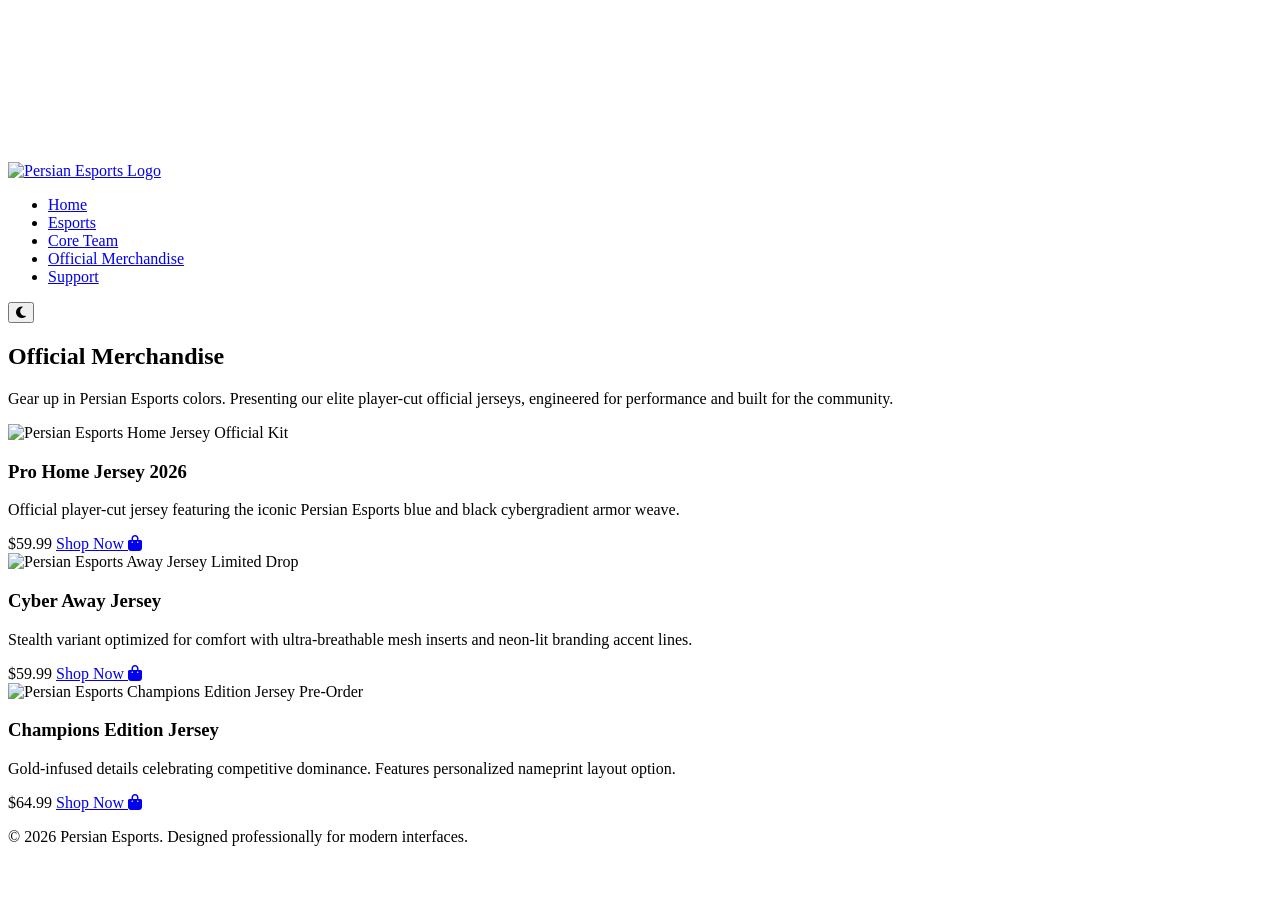
==== merch.html @ 31cd1ec4 "Update merch.html" ====
<!DOCTYPE html>
<html lang="en" data-theme="dark">
<head>
    <meta charset="UTF-8">
    <meta name="viewport" content="width=device-width, initial-scale=1.0">
    <title>Official Merchandise | Persian Esports</title>
    <link rel="preconnect" href="https://fonts.googleapis.com">
    <link rel="preconnect" href="https://fonts.gstatic.com" crossorigin>
    <link href="https://fonts.googleapis.com/css2?family=Chakra+Petch:wght@500;600;700&family=Inter:wght@400;500;600;700&display=swap" rel="stylesheet">
    <link rel="stylesheet" href="style.css">
    <link rel="stylesheet" href="https://cdnjs.cloudflare.com/ajax/libs/font-awesome/6.4.0/css/all.min.css">
</head>
<body>

    <canvas id="bg-canvas"></canvas>

    <nav class="navbar">
        <div class="nav-container">
            <a href="index.html#home" class="logo-container">
                <img src="assets/logo.png" alt="Persian Esports Logo" class="nav-logo">
            </a>
            <ul class="nav-menu">
                <li><a href="index.html#home">Home</a></li>
                <li><a href="index.html#esports">Esports</a></li>
                <li><a href="index.html#core-team">Core Team</a></li>
                <li><a href="merch.html">Official Merchandise</a></li>
                <li><a href="index.html#support">Support</a></li>
            </ul>
            <div class="nav-actions">
                <button id="theme-toggle" class="theme-toggle" aria-label="Toggle theme">
                    <i class="fas fa-moon"></i>
                </button>
                <div class="hamburger">
                    <span class="bar"></span>
                    <span class="bar"></span>
                    <span class="bar"></span>
                </div>
            </div>
        </div>
    </nav>

    <main>
        <section id="merch" class="section merch-hero">
            <h2 class="section-title">Official <span class="text-gradient">Merchandise</span></h2>
            <p class="merch-subtitle">Gear up in Persian Esports colors. Presenting our elite player-cut official jerseys, engineered for performance and built for the community.</p>

            <div class="merch-grid">

                <div class="merch-card">
                    <div class="merch-img-wrapper">
                        <img src="assets/jersey1.png" alt="Persian Esports Home Jersey" class="merch-img">
                        <span class="merch-tag">Official Kit</span>
                    </div>
                    <div class="merch-info">
                        <h3>Pro Home Jersey 2026</h3>
                        <p>Official player-cut jersey featuring the iconic Persian Esports blue and black cybergradient armor weave.</p>
                        <div class="merch-footer">
                            <span class="merch-price">$59.99</span>
                            <a href="#" class="btn-shop">Shop Now <i class="fas fa-shopping-bag"></i></a>
                        </div>
                    </div>
                </div>

                <div class="merch-card">
                    <div class="merch-img-wrapper">
                        <img src="assets/jersey2.png" alt="Persian Esports Away Jersey" class="merch-img">
                        <span class="merch-tag">Limited Drop</span>
                    </div>
                    <div class="merch-info">
                        <h3>Cyber Away Jersey</h3>
                        <p>Stealth variant optimized for comfort with ultra-breathable mesh inserts and neon-lit branding accent lines.</p>
                        <div class="merch-footer">
                            <span class="merch-price">$59.99</span>
                            <a href="#" class="btn-shop">Shop Now <i class="fas fa-shopping-bag"></i></a>
                        </div>
                    </div>
                </div>

                <div class="merch-card">
                    <div class="merch-img-wrapper">
                        <img src="assets/jersey3.png" alt="Persian Esports Champions Edition Jersey" class="merch-img">
                        <span class="merch-tag">Pre-Order</span>
                    </div>
                    <div class="merch-info">
                        <h3>Champions Edition Jersey</h3>
                        <p>Gold-infused details celebrating competitive dominance. Features personalized nameprint layout option.</p>
                        <div class="merch-footer">
                            <span class="merch-price">$64.99</span>
                            <a href="#" class="btn-shop">Shop Now <i class="fas fa-shopping-bag"></i></a>
                        </div>
                    </div>
                </div>

            </div>
        </section>
    </main>

    <footer>
        <p>&copy; 2026 Persian Esports. Designed professionally for modern interfaces.</p>
    </footer>

    <script src="script.js"></script>
</body>
</html>
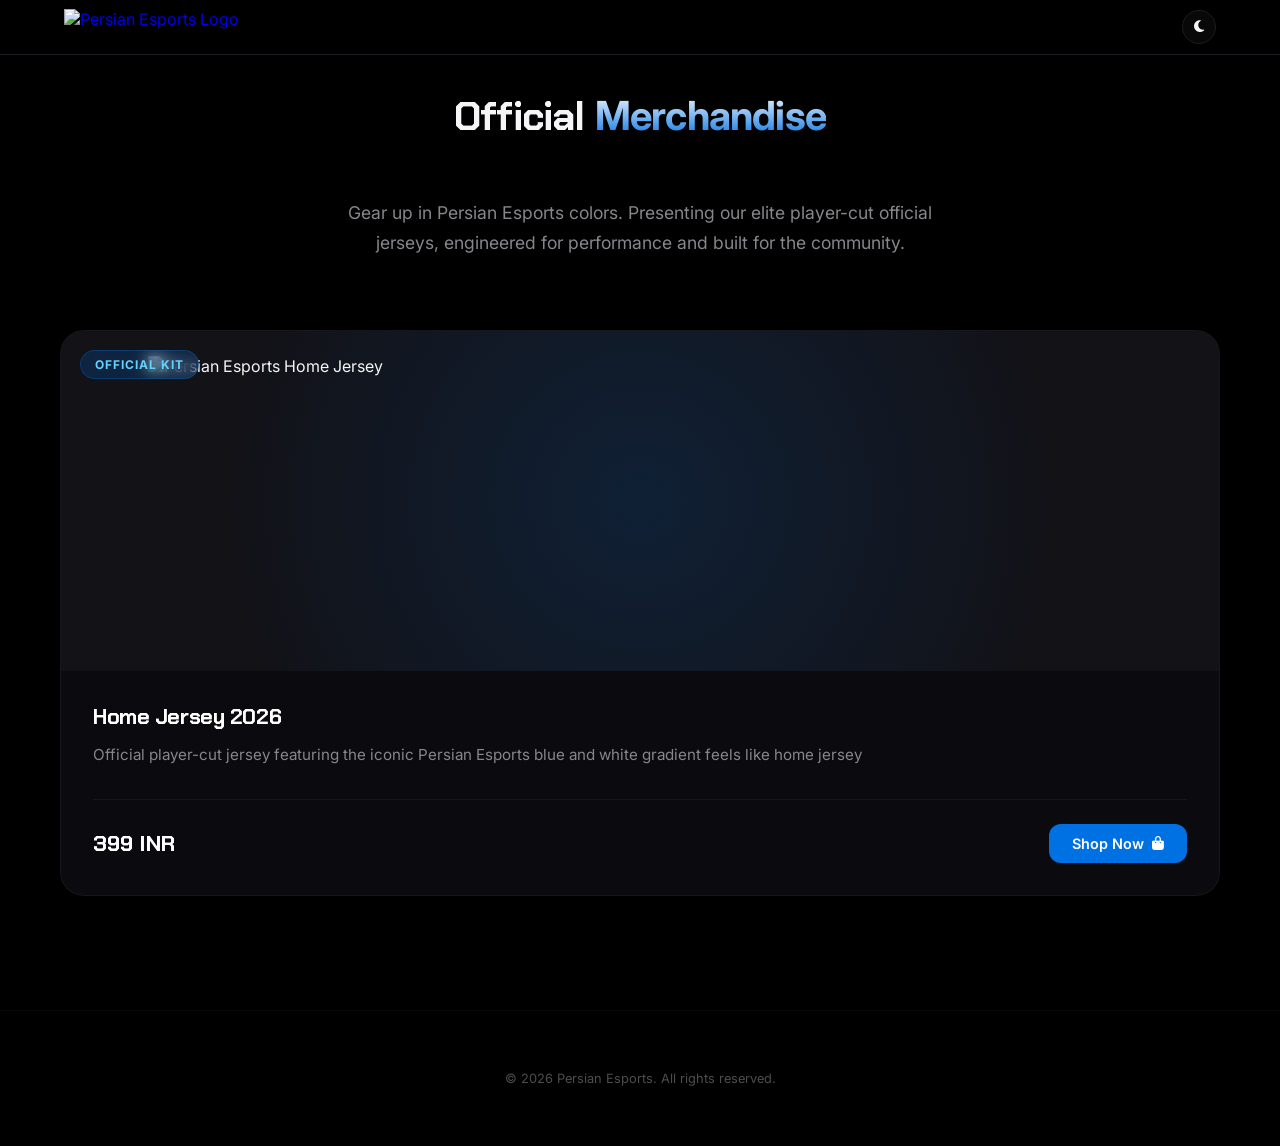
==== commit 0ed091cc: "Update merch details and remove discontinued items Updated merchandise details and removed some item" ====
--- a/merch.html
+++ b/merch.html
@@ -48,55 +48,25 @@
 
                 <div class="merch-card">
                     <div class="merch-img-wrapper">
-                        <img src="assets/jersey1.png" alt="Persian Esports Home Jersey" class="merch-img">
+                        <img src="assets/jersey.png" alt="Persian Esports Home Jersey" class="merch-img">
                         <span class="merch-tag">Official Kit</span>
                     </div>
                     <div class="merch-info">
-                        <h3>Pro Home Jersey 2026</h3>
-                        <p>Official player-cut jersey featuring the iconic Persian Esports blue and black cybergradient armor weave.</p>
+                        <h3>Home Jersey 2026</h3>
+                        <p>Official player-cut jersey featuring the iconic Persian Esports blue and white gradient feels like home jersey</p>
                         <div class="merch-footer">
-                            <span class="merch-price">$59.99</span>
+                            <span class="merch-price">399 INR</span>
                             <a href="#" class="btn-shop">Shop Now <i class="fas fa-shopping-bag"></i></a>
                         </div>
                     </div>
                 </div>
 
-                <div class="merch-card">
-                    <div class="merch-img-wrapper">
-                        <img src="assets/jersey2.png" alt="Persian Esports Away Jersey" class="merch-img">
-                        <span class="merch-tag">Limited Drop</span>
-                    </div>
-                    <div class="merch-info">
-                        <h3>Cyber Away Jersey</h3>
-                        <p>Stealth variant optimized for comfort with ultra-breathable mesh inserts and neon-lit branding accent lines.</p>
-                        <div class="merch-footer">
-                            <span class="merch-price">$59.99</span>
-                            <a href="#" class="btn-shop">Shop Now <i class="fas fa-shopping-bag"></i></a>
-                        </div>
-                    </div>
-                </div>
-
-                <div class="merch-card">
-                    <div class="merch-img-wrapper">
-                        <img src="assets/jersey3.png" alt="Persian Esports Champions Edition Jersey" class="merch-img">
-                        <span class="merch-tag">Pre-Order</span>
-                    </div>
-                    <div class="merch-info">
-                        <h3>Champions Edition Jersey</h3>
-                        <p>Gold-infused details celebrating competitive dominance. Features personalized nameprint layout option.</p>
-                        <div class="merch-footer">
-                            <span class="merch-price">$64.99</span>
-                            <a href="#" class="btn-shop">Shop Now <i class="fas fa-shopping-bag"></i></a>
-                        </div>
-                    </div>
-                </div>
-
-            </div>
+            
         </section>
     </main>
 
     <footer>
-        <p>&copy; 2026 Persian Esports. Designed professionally for modern interfaces.</p>
+        <p>&copy; 2026 Persian Esports. All rights reserved.</p>
     </footer>
 
     <script src="script.js"></script>
--- a/style.css
+++ b/style.css
@@ -0,0 +1,920 @@
+* {
+    margin: 0;
+    padding: 0;
+    box-sizing: border-box;
+    font-family: 'Inter', -apple-system, BlinkMacSystemFont, 'Segoe UI', Roboto, sans-serif;
+    scroll-behavior: smooth;
+    -webkit-font-smoothing: antialiased;
+}
+
+:root {
+    --bg-deep-black: #000000;
+    --bg-card-dark: #0a0a0f;
+    --neon-blue: #0071e3;
+    --neon-blue-glow: rgba(0, 113, 227, 0.3);
+    --text-white: #f5f5f7;
+    --text-gray: #86868b;
+    --text-faint: rgba(255, 255, 255, 0.3);
+    --border-color: #1c1c22;
+    --surface-subtle: rgba(255, 255, 255, 0.03);
+    --nav-bg: rgba(0, 0, 0, 0.75);
+    --nav-mobile-bg: rgba(0, 0, 0, 0.96);
+    --overlay-bg: rgba(0, 0, 0, 0.85);
+    --input-bg: #000000;
+}
+
+html[data-theme="light"] {
+    --bg-deep-black: #f3f4f7;
+    --bg-card-dark: #ffffff;
+    --neon-blue: #0071e3;
+    --neon-blue-glow: rgba(0, 113, 227, 0.22);
+    --text-white: #101216;
+    --text-gray: #5a5e66;
+    --text-faint: rgba(16, 18, 22, 0.4);
+    --border-color: #e2e4e9;
+    --surface-subtle: rgba(16, 18, 22, 0.035);
+    --nav-bg: rgba(255, 255, 255, 0.78);
+    --nav-mobile-bg: rgba(255, 255, 255, 0.97);
+    --overlay-bg: rgba(10, 10, 15, 0.6);
+    --input-bg: #f3f4f7;
+}
+
+html, body {
+    background-color: var(--bg-deep-black);
+    color: var(--text-white);
+    width: 100%;
+    max-width: 100%;
+    overflow-x: hidden;
+    position: relative;
+    transition: background-color 0.35s ease, color 0.35s ease;
+}
+
+#bg-canvas {
+    position: fixed;
+    top: 0;
+    left: 0;
+    width: 100%;
+    height: 100%;
+    z-index: -1;
+    pointer-events: none;
+    opacity: 0.4;
+}
+
+.section {
+    padding: 120px 24px 80px 24px;
+    max-width: 1400px;
+    margin: 0 auto;
+    width: 100%;
+    overflow: hidden;
+}
+
+.section-title {
+    font-family: 'Chakra Petch', 'Inter', sans-serif;
+    font-size: 2.5rem;
+    font-weight: 700;
+    letter-spacing: -0.02em;
+    margin-bottom: 3.5rem;
+    text-align: center;
+}
+
+.text-gradient {
+    background: linear-gradient(180deg, #ffffff 0%, #0071e3 100%);
+    -webkit-background-clip: text;
+    -webkit-text-fill-color: transparent;
+}
+
+html[data-theme="light"] .text-gradient {
+    background: linear-gradient(180deg, #101216 0%, #0071e3 100%);
+    -webkit-background-clip: text;
+    -webkit-text-fill-color: transparent;
+}
+
+.btn-primary {
+    display: inline-block;
+    background: var(--neon-blue);
+    color: #f5f5f7;
+    padding: 14px 36px;
+    border-radius: 24px;
+    text-decoration: none;
+    font-weight: 500;
+    font-size: 0.95rem;
+    letter-spacing: -0.01em;
+    box-shadow: 0 8px 24px var(--neon-blue-glow);
+    transition: all 0.3s cubic-bezier(0.25, 1, 0.5, 1);
+    border: none;
+    cursor: pointer;
+}
+
+.btn-primary:hover {
+    transform: scale(1.02);
+    box-shadow: 0 12px 32px rgba(0, 113, 227, 0.5);
+}
+
+.btn-secondary {
+    display: inline-block;
+    background: var(--surface-subtle);
+    color: var(--text-white);
+    padding: 12px 28px;
+    border-radius: 20px;
+    text-decoration: none;
+    font-weight: 500;
+    font-size: 0.9rem;
+    border: 1px solid var(--border-color);
+    backdrop-filter: blur(12px);
+    -webkit-backdrop-filter: blur(12px);
+    transition: all 0.25s ease;
+    cursor: pointer;
+}
+
+.btn-secondary:hover {
+    background-color: var(--neon-blue);
+    border-color: var(--neon-blue);
+    color: #f5f5f7;
+    box-shadow: 0 4px 12px var(--neon-blue-glow);
+}
+
+.navbar {
+    position: fixed;
+    top: 0;
+    left: 0;
+    width: 100%;
+    background-color: var(--nav-bg);
+    backdrop-filter: blur(20px);
+    -webkit-backdrop-filter: blur(20px);
+    border-bottom: 1px solid var(--border-color);
+    z-index: 10000;
+    transition: background-color 0.35s ease, border-color 0.35s ease;
+}
+
+.nav-container {
+    display: flex;
+    justify-content: space-between;
+    align-items: center;
+    max-width: 1200px;
+    height: 54px;
+    margin: 0 auto;
+    padding: 0 24px;
+}
+
+.logo-container {
+    display: flex;
+    align-items: center;
+    text-decoration: none;
+    height: 100%;
+}
+
+.nav-logo {
+    height: 36px;
+    width: auto;
+    object-fit: contain;
+    transition: transform 0.25s ease;
+}
+
+.nav-logo:hover {
+    transform: scale(1.04);
+}
+
+.nav-menu {
+    display: flex;
+    list-style: none;
+    gap: 2.2rem;
+}
+
+.nav-menu a {
+    color: var(--text-gray);
+    text-decoration: none;
+    font-weight: 500;
+    font-size: 0.85rem;
+    letter-spacing: -0.01em;
+    transition: color 0.25s ease;
+}
+
+.nav-menu a:hover {
+    color: var(--text-white);
+}
+
+.nav-actions {
+    display: flex;
+    align-items: center;
+    gap: 1rem;
+}
+
+.theme-toggle {
+    display: flex;
+    align-items: center;
+    justify-content: center;
+    width: 34px;
+    height: 34px;
+    border-radius: 50%;
+    border: 1px solid var(--border-color);
+    background-color: var(--surface-subtle);
+    color: var(--text-white);
+    cursor: pointer;
+    font-size: 0.85rem;
+    transition: all 0.25s ease;
+}
+
+.theme-toggle:hover {
+    border-color: var(--neon-blue);
+    color: var(--neon-blue);
+    transform: scale(1.06);
+}
+
+.hamburger {
+    display: none;
+    cursor: pointer;
+    padding: 4px;
+}
+
+.bar {
+    display: block;
+    width: 18px;
+    height: 2px;
+    margin: 4px auto;
+    transition: all 0.25s ease;
+    background-color: var(--text-white);
+}
+
+.hero-section {
+    min-height: 90vh;
+    display: flex;
+    flex-direction: column;
+    justify-content: center;
+    align-items: center;
+    text-align: center;
+    width: 100%;
+}
+
+.hero-content {
+    padding: 0 20px;
+}
+
+.hero-content h1 {
+    font-family: 'Chakra Petch', 'Inter', sans-serif;
+    font-size: 4.5rem;
+    font-weight: 700;
+    letter-spacing: -0.03em;
+    line-height: 1.05;
+    margin-bottom: 1.5rem;
+}
+
+.hero-content p {
+    font-size: 1.35rem;
+    color: var(--text-gray);
+    max-width: 640px;
+    margin: 0 auto 3rem auto;
+    line-height: 1.5;
+    font-weight: 400;
+    letter-spacing: -0.01em;
+}
+
+.partners-marquee {
+    width: 100vw;
+    position: relative;
+    left: 50%;
+    transform: translateX(-50%);
+    margin-top: 6rem;
+    overflow: hidden;
+    padding: 30px 0;
+    background: transparent;
+    border-top: 1px solid var(--surface-subtle);
+    border-bottom: 1px solid var(--surface-subtle);
+}
+
+.marquee-track {
+    display: flex;
+    width: max-content;
+    animation: scrollMarquee 28s linear infinite;
+    gap: 6rem;
+}
+
+.partner-logo {
+    display: flex;
+    align-items: center;
+    gap: 12px;
+    color: var(--text-gray);
+    font-weight: 500;
+    font-size: 1.1rem;
+    letter-spacing: -0.01em;
+    white-space: nowrap;
+    opacity: 0.6;
+    transition: opacity 0.3s ease;
+}
+
+.partner-logo:hover {
+    opacity: 0.9;
+}
+
+.partner-logo i {
+    font-size: 1.4rem;
+    color: var(--text-white);
+}
+
+@keyframes scrollMarquee {
+    0% { transform: translateX(0); }
+    100% { transform: translateX(-50%); }
+}
+
+.apple-carousel {
+    display: flex;
+    gap: 1.8rem;
+    overflow-x: auto;
+    padding: 24px 0;
+    scroll-snap-type: x mandatory;
+    scrollbar-width: none;
+    -ms-overflow-style: none;
+}
+
+.apple-carousel::-webkit-scrollbar {
+    display: none;
+}
+
+.carousel-card {
+    flex: 0 0 420px;
+    height: 500px;
+    background-color: var(--bg-card-dark);
+    background-size: cover;
+    background-position: center;
+    background-repeat: no-repeat;
+    border-radius: 28px;
+    border: 1px solid var(--border-color);
+    padding: 3rem;
+    display: flex;
+    flex-direction: column;
+    justify-content: flex-end;
+    position: relative;
+    scroll-snap-align: start;
+    transition: all 0.4s cubic-bezier(0.25, 1, 0.5, 1);
+}
+
+.carousel-card:hover {
+    transform: translateY(-6px);
+    border-color: rgba(0, 113, 227, 0.4);
+    box-shadow: 0 20px 40px rgba(0, 113, 227, 0.15);
+}
+
+.card-badge {
+    position: absolute;
+    top: 2.5rem;
+    left: 3rem;
+    padding: 6px 14px;
+    border-radius: 16px;
+    font-size: 0.7rem;
+    text-transform: uppercase;
+    font-weight: 600;
+    letter-spacing: 0.05em;
+}
+
+.card-badge.live {
+    background-color: rgba(239, 68, 68, 0.15);
+    color: #ff453a;
+    border: 1px solid rgba(239, 68, 68, 0.25);
+}
+
+.card-badge.upcoming {
+    background-color: rgba(0, 113, 227, 0.15);
+    color: #64d2ff;
+    border: 1px solid rgba(0, 113, 227, 0.25);
+}
+
+.carousel-card span {
+    text-transform: uppercase;
+    font-size: 0.75rem;
+    color: #64d2ff;
+    font-weight: 600;
+    letter-spacing: 0.05em;
+    display: block;
+    margin-bottom: 0.6rem;
+    text-shadow: 0 2px 4px rgba(0,0,0,0.5);
+}
+
+.carousel-card h3 {
+    font-family: 'Chakra Petch', 'Inter', sans-serif;
+    font-size: 1.8rem;
+    font-weight: 600;
+    line-height: 1.2;
+    margin-bottom: 0.6rem;
+    letter-spacing: -0.01em;
+    color: #f5f5f7;
+    text-shadow: 0 2px 8px rgba(0,0,0,0.8);
+}
+
+.carousel-card p {
+    color: #e5e5ea;
+    font-size: 0.95rem;
+    margin-bottom: 1.8rem;
+    text-shadow: 0 2px 6px rgba(0,0,0,0.8);
+}
+
+.poster-grid {
+    display: grid;
+    grid-template-columns: repeat(auto-fill, minmax(280px, 1fr));
+    gap: 1.8rem;
+    width: 100%;
+}
+
+.poster-item {
+    background-color: var(--bg-card-dark);
+    aspect-ratio: 3/4;
+    border-radius: 22px;
+    border: 1px solid var(--border-color);
+    overflow: hidden;
+    position: relative;
+    transition: all 0.3s cubic-bezier(0.25, 1, 0.5, 1);
+}
+
+.poster-item:hover {
+    transform: scale(1.02);
+    border-color: rgba(0, 113, 227, 0.3);
+}
+
+.poster-placeholder {
+    width: 100%;
+    height: 100%;
+    display: flex;
+    flex-direction: column;
+    justify-content: center;
+    align-items: center;
+    color: var(--border-color);
+    padding: 24px;
+    text-align: center;
+}
+
+.poster-icon {
+    font-size: 2.5rem;
+    margin-bottom: 1.2rem;
+    color: var(--surface-subtle);
+}
+
+.poster-placeholder span {
+    color: var(--text-gray);
+    font-size: 0.9rem;
+    font-weight: 400;
+}
+
+.team-grid {
+    display: flex;
+    justify-content: center;
+    align-items: center;
+    flex-wrap: wrap;
+    gap: 2.5rem;
+    width: 100%;
+}
+
+.team-card {
+    background-color: transparent;
+    width: 320px;
+    height: 400px;
+    perspective: 1000px;
+    cursor: pointer;
+}
+
+.team-card-inner {
+    position: relative;
+    width: 100%;
+    height: 100%;
+    text-align: center;
+    transition: transform 0.6s cubic-bezier(0.4, 0, 0.2, 1);
+    transform-style: preserve-3d;
+}
+
+.team-card.flipped .team-card-inner {
+    transform: rotateY(180deg);
+}
+
+.team-card-front, .team-card-back {
+    position: absolute;
+    width: 100%;
+    height: 100%;
+    -webkit-backface-visibility: hidden;
+    backface-visibility: hidden;
+    border-radius: 24px;
+    border: 1px solid var(--border-color);
+    padding: 2.5rem;
+    display: flex;
+    flex-direction: column;
+    justify-content: center;
+    align-items: center;
+}
+
+.team-card-front {
+    background-color: var(--bg-card-dark);
+}
+
+.photo-placeholder {
+    width: 110px;
+    height: 110px;
+    border-radius: 50%;
+    background-color: var(--bg-deep-black);
+    border: 1px dashed var(--border-color);
+    display: flex;
+    justify-content: center;
+    align-items: center;
+    font-size: 2rem;
+    overflow: hidden;
+    color: var(--text-faint);
+    margin-bottom: 1.8rem;
+}
+
+.photo-placeholder img {
+    width: 100%;
+    height: 100%;
+    object-fit: cover;
+}
+
+.team-card-front h3 {
+    font-family: 'Chakra Petch', 'Inter', sans-serif;
+    font-size: 1.35rem;
+    font-weight: 600;
+    margin-bottom: 0.4rem;
+    letter-spacing: -0.01em;
+}
+
+.role {
+    color: var(--neon-blue);
+    font-weight: 500;
+    font-size: 0.8rem;
+    text-transform: uppercase;
+    letter-spacing: 0.05em;
+    margin-bottom: 2rem;
+}
+
+.hint-text {
+    font-size: 0.7rem;
+    color: var(--text-gray);
+    border: 1px solid var(--border-color);
+    padding: 5px 12px;
+    border-radius: 12px;
+    background: var(--surface-subtle);
+}
+
+.team-card-back {
+    background-color: var(--bg-card-dark);
+    transform: rotateY(180deg);
+    border-color: rgba(0, 113, 227, 0.25);
+}
+
+.team-card-back h3 {
+    font-family: 'Chakra Petch', 'Inter', sans-serif;
+}
+
+.team-card-back p {
+    color: var(--text-gray);
+    font-size: 0.9rem;
+    line-height: 1.6;
+    margin-top: 1rem;
+    margin-bottom: 1.8rem;
+}
+
+.social-links {
+    display: flex;
+    gap: 1.2rem;
+}
+
+.social-links a {
+    color: var(--text-gray);
+    font-size: 1.1rem;
+    transition: color 0.2s ease;
+}
+
+.social-links a:hover {
+    color: var(--neon-blue);
+}
+
+.support-container {
+    max-width: 580px;
+    margin: 0 auto;
+    background-color: var(--bg-card-dark);
+    padding: 3.5rem 2.5rem;
+    border-radius: 28px;
+    border: 1px solid var(--border-color);
+    width: 100%;
+}
+
+.support-subtext {
+    text-align: center;
+    color: var(--text-gray);
+    margin-bottom: 2rem;
+}
+
+#support-form {
+    display: flex;
+    flex-direction: column;
+    gap: 1.6rem;
+}
+
+.form-group {
+    display: flex;
+    flex-direction: column;
+    gap: 0.6rem;
+}
+
+.form-group label {
+    font-size: 0.8rem;
+    text-transform: uppercase;
+    font-weight: 500;
+    letter-spacing: 0.05em;
+    color: var(--text-gray);
+}
+
+.form-group input, .form-group select, .form-group textarea {
+    background-color: var(--input-bg);
+    border: 1px solid var(--border-color);
+    padding: 14px 18px;
+    border-radius: 12px;
+    color: var(--text-white);
+    font-size: 0.95rem;
+    outline: none;
+    transition: all 0.2s ease;
+    width: 100%;
+}
+
+.form-group input:focus, .form-group select:focus, .form-group textarea:focus {
+    border-color: var(--neon-blue);
+    background-color: var(--surface-subtle);
+}
+
+.form-submit-btn {
+    width: 100%;
+    margin-top: 1rem;
+}
+
+.modal {
+    display: none;
+    position: fixed;
+    top: 0;
+    left: 0;
+    width: 100%;
+    height: 100%;
+    background-color: var(--overlay-bg);
+    backdrop-filter: blur(16px);
+    -webkit-backdrop-filter: blur(16px);
+    z-index: 99999;
+    justify-content: center;
+    align-items: center;
+    padding: 24px;
+}
+
+.modal-content {
+    background-color: var(--bg-card-dark);
+    border: 1px solid var(--border-color);
+    max-width: 420px;
+    width: 100%;
+    padding: 3.5rem 2.5rem;
+    border-radius: 28px;
+    text-align: center;
+}
+
+.success-icon {
+    font-size: 3.5rem;
+    color: #30d158;
+    margin-bottom: 1.5rem;
+}
+
+.modal-content h3 {
+    font-family: 'Chakra Petch', 'Inter', sans-serif;
+    font-size: 1.4rem;
+    font-weight: 600;
+    margin-bottom: 0.8rem;
+    letter-spacing: -0.01em;
+}
+
+.modal-content p {
+    color: var(--text-gray);
+    font-size: 0.9rem;
+    line-height: 1.5;
+    margin-bottom: 2rem;
+}
+
+footer {
+    text-align: center;
+    padding: 60px 24px;
+    border-top: 1px solid var(--surface-subtle);
+    color: var(--text-faint);
+    font-size: 0.8rem;
+    width: 100%;
+}
+
+.merch-hero {
+    text-align: center;
+    padding-top: 80px;
+    max-width: 1200px;
+    margin: 0 auto;
+    padding-left: 20px;
+    padding-right: 20px;
+}
+
+.merch-subtitle {
+    color: var(--text-gray);
+    max-width: 600px;
+    margin: 1.2rem auto 0 auto;
+    font-size: 1.1rem;
+    line-height: 1.7;
+}
+
+.merch-grid {
+    display: grid;
+    grid-template-columns: repeat(auto-fit, minmax(320px, 1fr));
+    gap: 2.5rem;
+    width: 100%;
+    margin-top: 4.5rem;
+    margin-bottom: 4rem;
+}
+
+.merch-card {
+    background-color: var(--bg-card-dark);
+    border: 1px solid rgba(255, 255, 255, 0.05);
+    border-radius: 24px;
+    overflow: hidden;
+    display: flex;
+    flex-direction: column;
+    text-align: left;
+    transition: all 0.4s cubic-bezier(0.16, 1, 0.3, 1);
+    position: relative;
+}
+
+.merch-card:hover {
+    transform: translateY(-8px);
+    border-color: rgba(0, 113, 227, 0.4);
+    box-shadow: 0 30px 60px rgba(0, 113, 227, 0.15), 0 0 0 1px rgba(0, 113, 227, 0.2);
+}
+
+.merch-img-wrapper {
+    width: 100%;
+    height: 340px;
+    background: radial-gradient(circle at center, rgba(0, 113, 227, 0.15) 0%, transparent 70%), var(--surface-subtle);
+    position: relative;
+    display: flex;
+    align-items: center;
+    justify-content: center;
+    overflow: hidden;
+}
+
+.merch-img {
+    width: 85%;
+    height: 85%;
+    object-fit: contain;
+    transition: transform 0.5s cubic-bezier(0.16, 1, 0.3, 1);
+}
+
+.merch-card:hover .merch-img {
+    transform: scale(1.08) rotate(1deg);
+}
+
+.merch-tag {
+    position: absolute;
+    top: 1.2rem;
+    left: 1.2rem;
+    padding: 6px 14px;
+    border-radius: 30px;
+    font-size: 0.75rem;
+    font-weight: 700;
+    text-transform: uppercase;
+    letter-spacing: 0.08em;
+    background-color: rgba(0, 113, 227, 0.2);
+    color: #64d2ff;
+    backdrop-filter: blur(8px);
+    border: 1px solid rgba(0, 113, 227, 0.3);
+}
+
+.merch-info {
+    padding: 2rem;
+    display: flex;
+    flex-direction: column;
+    flex-grow: 1;
+}
+
+.merch-card h3 {
+    font-family: 'Chakra Petch', 'Inter', sans-serif;
+    font-size: 1.35rem;
+    font-weight: 700;
+    margin-bottom: 0.75rem;
+    color: #ffffff;
+    letter-spacing: -0.02em;
+}
+
+.merch-card p {
+    color: var(--text-gray);
+    font-size: 0.95rem;
+    line-height: 1.6;
+    margin-bottom: 2rem;
+    flex-grow: 1;
+}
+
+.merch-footer {
+    display: flex;
+    align-items: center;
+    justify-content: space-between;
+    margin-top: auto;
+    border-top: 1px solid rgba(255, 255, 255, 0.05);
+    padding-top: 1.5rem;
+}
+
+.merch-price {
+    font-family: 'Chakra Petch', sans-serif;
+    font-size: 1.4rem;
+    font-weight: 700;
+    color: #ffffff;
+}
+
+.btn-shop {
+    display: inline-flex;
+    align-items: center;
+    gap: 0.5rem;
+    background-color: var(--neon-blue, #0071e3);
+    color: #ffffff;
+    padding: 10px 22px;
+    border-radius: 12px;
+    font-size: 0.9rem;
+    font-weight: 600;
+    text-decoration: none;
+    transition: all 0.3s ease;
+    border: 1px solid transparent;
+}
+
+.btn-shop:hover {
+    background-color: transparent;
+    border-color: var(--neon-blue, #0071e3);
+    color: var(--neon-blue, #64d2ff);
+    box-shadow: 0 0 15px rgba(0, 113, 227, 0.4);
+}
+
+.btn-shop i {
+    font-size: 0.85rem;
+    transition: transform 0.2s ease;
+}
+
+.btn-shop:hover i {
+    transform: translateX(2px);
+}
+
+@media (max-width: 768px) {
+    .merch-grid {
+        grid-template-columns: 1fr;
+        gap: 2rem;
+    }
+    .merch-img-wrapper {
+        height: 280px;
+    }
+}
+
+    .nav-menu {
+        position: fixed;
+        left: -100%;
+        top: 54px;
+        flex-direction: column;
+        background-color: var(--nav-mobile-bg);
+        backdrop-filter: blur(20px);
+        -webkit-backdrop-filter: blur(20px);
+        width: 100%;
+        height: calc(100vh - 54px);
+        text-align: center;
+        gap: 3.5rem;
+        padding-top: 5rem;
+        transition: left 0.4s cubic-bezier(0.1, 1, 0.1, 1);
+        border-top: 1px solid var(--border-color);
+        z-index: 9999;
+    }
+
+    .nav-menu.active {
+        left: 0;
+    }
+
+    .nav-menu a {
+        font-size: 1.1rem;
+        color: var(--text-white);
+        display: block;
+        width: 100%;
+    }
+
+    .section {
+        padding: 90px 20px 50px 20px;
+    }
+
+    .hero-content h1 {
+        font-size: 2.6rem;
+    }
+
+    .apple-carousel {
+        padding-left: 0;
+        gap: 1.2rem;
+    }
+
+    .carousel-card {
+        flex: 0 0 85vw;
+        height: 440px;
+        background-size: cover;
+        background-position: center;
+        background-repeat: no-repeat;
+        padding: 2rem;
+    }
+
+    .support-container {
+        padding: 2.5rem 1.5rem;
+    }
+
+    .team-card {
+        width: 100%;
+        max-width: 320px;
+    }
+}
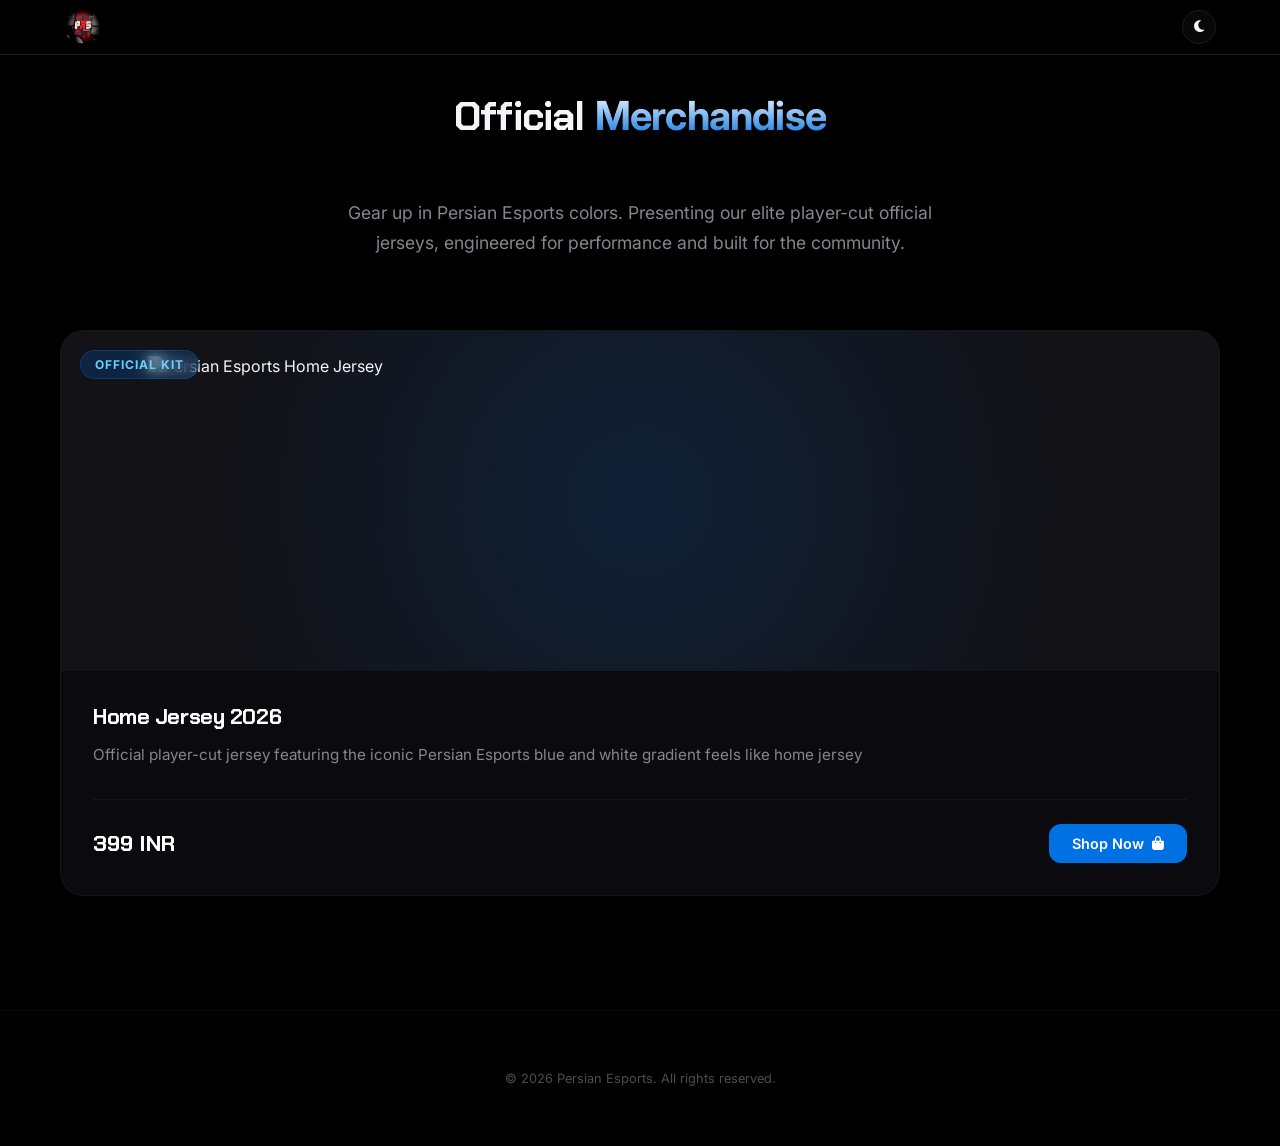
==== commit 54891c0a: "Update merch.html" ====
--- a/merch.html
+++ b/merch.html
@@ -17,7 +17,7 @@
     <nav class="navbar">
         <div class="nav-container">
             <a href="index.html#home" class="logo-container">
-                <img src="assets/logo.png" alt="Persian Esports Logo" class="nav-logo">
+                <img src="assets/bglogo.png" alt="Persian Esports Logo" class="nav-logo">
             </a>
             <ul class="nav-menu">
                 <li><a href="index.html#home">Home</a></li>
